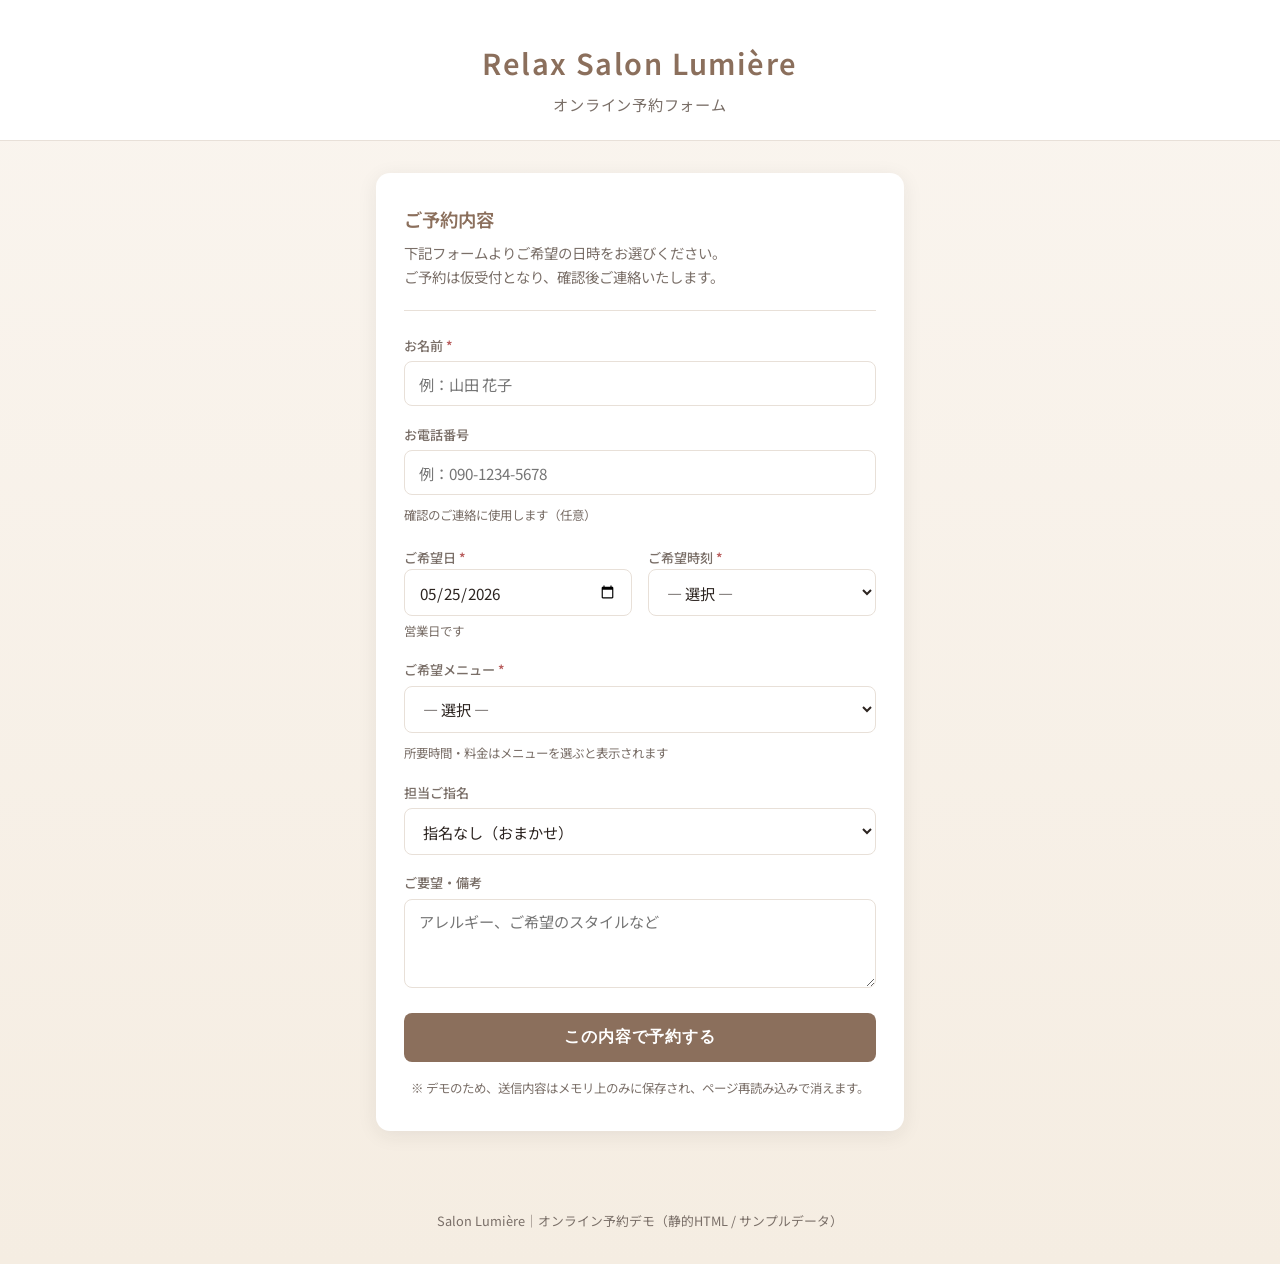
==== book.html @ c0e137a0 "Initial commit: salon reservation & dashboard demo - 経営ダッシュボード（指標14種、期間プリセット、セラピストフィルタ） - 予約管理画面（日/週" ====
<!DOCTYPE html>
<html lang="ja">
<head>
  <meta charset="UTF-8">
  <meta name="viewport" content="width=device-width, initial-scale=1.0">
  <meta name="robots" content="noindex, nofollow">
  <title>ご予約 | Salon Lumière デモ</title>
  <link rel="preconnect" href="https://fonts.googleapis.com">
  <link href="https://fonts.googleapis.com/css2?family=Noto+Sans+JP:wght@400;500;600&display=swap" rel="stylesheet">
  <link rel="stylesheet" href="css/style.css">
</head>
<body class="book-page">
  <header class="book-header">
    <h1><span id="salon-name">Salon</span></h1>
    <p class="book-sub">オンライン予約フォーム</p>
  </header>

  <main class="book-main">
    <div class="book-card" id="book-form-wrap">
      <h2>ご予約内容</h2>
      <p class="book-intro">下記フォームよりご希望の日時をお選びください。<br>ご予約は仮受付となり、確認後ご連絡いたします。</p>

      <form id="book-form" class="book-form" novalidate>
        <div class="form-row">
          <label for="b-name">お名前 <span class="required">*</span></label>
          <input type="text" id="b-name" placeholder="例：山田 花子" required>
        </div>

        <div class="form-row">
          <label for="b-phone">お電話番号</label>
          <input type="tel" id="b-phone" placeholder="例：090-1234-5678" pattern="[0-9\-]{10,15}">
          <small class="form-hint">確認のご連絡に使用します（任意）</small>
        </div>

        <div class="form-row two-col">
          <div>
            <label for="b-date">ご希望日 <span class="required">*</span></label>
            <input type="date" id="b-date" required>
            <small class="form-hint" id="b-date-hint">火曜定休</small>
          </div>
          <div>
            <label for="b-time">ご希望時刻 <span class="required">*</span></label>
            <select id="b-time" required>
              <option value="">— 選択 —</option>
            </select>
          </div>
        </div>

        <div class="form-row">
          <label for="b-menu">ご希望メニュー <span class="required">*</span></label>
          <select id="b-menu" required>
            <option value="">— 選択 —</option>
          </select>
          <small class="form-hint" id="b-menu-hint">所要時間・料金はメニューを選ぶと表示されます</small>
        </div>

        <div class="form-row">
          <label for="b-stylist">担当ご指名</label>
          <select id="b-stylist">
            <option value="">指名なし（おまかせ）</option>
          </select>
        </div>

        <div class="form-row">
          <label for="b-notes">ご要望・備考</label>
          <textarea id="b-notes" rows="3" placeholder="アレルギー、ご希望のスタイルなど"></textarea>
        </div>

        <div class="form-error" id="b-error" hidden></div>

        <div class="book-summary" id="b-summary" hidden>
          <h3>ご予約内容の確認</h3>
          <dl>
            <dt>日時</dt><dd id="b-sum-time"></dd>
            <dt>メニュー</dt><dd id="b-sum-menu"></dd>
            <dt>担当</dt><dd id="b-sum-stylist"></dd>
            <dt>料金</dt><dd id="b-sum-price"></dd>
          </dl>
        </div>

        <button type="submit" class="btn-primary book-submit">この内容で予約する</button>
        <p class="book-note">※ デモのため、送信内容はメモリ上のみに保存され、ページ再読み込みで消えます。</p>
      </form>
    </div>

    <div class="book-card book-success" id="book-success" hidden>
      <div class="success-icon">✓</div>
      <h2>ご予約ありがとうございました</h2>
      <p>ご予約内容を確認のうえ、担当者よりご連絡いたします。</p>
      <dl id="book-success-details" class="success-details"></dl>
      <button type="button" class="btn-secondary" id="book-again">別の予約を入れる</button>
    </div>
  </main>

  <footer>Salon Lumière｜オンライン予約デモ（静的HTML / サンプルデータ）</footer>

  <script src="js/data/settings.js"></script>
  <script src="js/data/menus.js"></script>
  <script src="js/data/stylists.js"></script>
  <script src="js/data/customers.js"></script>
  <script src="js/data/reservations.js"></script>
  <script src="js/utils.js"></script>
  <script src="js/book-page.js"></script>
</body>
</html>
---- css/style.css ----
:root {
  --bg: #faf8f6;
  --surface: #fff;
  --text: #2c2420;
  --muted: #7a6f68;
  --accent: #8b6f5c;
  --accent-light: #c4a882;
  --border: #e8e0d8;
  --up: #6b8f71;
  --down: #b85c5c;
  --pending: #9a9088;
  --shadow: 0 2px 12px rgba(44, 36, 32, 0.06);
}

* {
  box-sizing: border-box;
  margin: 0;
  padding: 0;
}

body {
  font-family: 'Noto Sans JP', system-ui, sans-serif;
  background: var(--bg);
  color: var(--text);
  line-height: 1.6;
  min-height: 100vh;
}

a {
  color: var(--accent);
  text-decoration: none;
}

a:hover {
  text-decoration: underline;
}

/* Header */
.site-header {
  background: var(--surface);
  border-bottom: 1px solid var(--border);
  padding: 1rem 1.5rem;
  display: flex;
  flex-wrap: wrap;
  align-items: center;
  justify-content: space-between;
  gap: 1rem;
  position: sticky;
  top: 0;
  z-index: 100;
  box-shadow: var(--shadow);
}

.site-header h1 {
  font-size: 1.25rem;
  font-weight: 600;
  color: var(--accent);
}

.site-header .demo-badge {
  font-size: 0.7rem;
  background: var(--accent-light);
  color: var(--text);
  padding: 0.15rem 0.5rem;
  border-radius: 4px;
  margin-left: 0.5rem;
  vertical-align: middle;
}

.nav-links {
  display: flex;
  gap: 1.25rem;
  font-size: 0.95rem;
}

.nav-links a.active {
  font-weight: 600;
  color: var(--accent);
  border-bottom: 2px solid var(--accent);
  padding-bottom: 2px;
}

.nav-links a.nav-external {
  color: var(--muted);
  font-size: 0.88rem;
}

.nav-links a.nav-external:hover {
  color: var(--accent);
  text-decoration: none;
}

/* Layout */
.container {
  max-width: 1280px;
  margin: 0 auto;
  padding: 1.5rem;
}

.toolbar {
  display: flex;
  flex-wrap: wrap;
  align-items: center;
  gap: 1rem;
  margin-bottom: 1.5rem;
}

.toolbar label {
  font-size: 0.9rem;
  color: var(--muted);
}

.toolbar select {
  padding: 0.4rem 0.75rem;
  border: 1px solid var(--border);
  border-radius: 6px;
  font-size: 0.95rem;
  background: var(--surface);
}

.period-hint {
  font-size: 0.85rem;
  color: var(--muted);
}

.filter-badge {
  display: inline-block;
  padding: 0.25rem 0.65rem;
  background: var(--accent);
  color: #fff;
  border-radius: 999px;
  font-size: 0.8rem;
  font-weight: 500;
}

/* Sections */
section {
  margin-bottom: 2.5rem;
}

section h2 {
  font-size: 1.1rem;
  font-weight: 600;
  margin-bottom: 1rem;
  padding-bottom: 0.35rem;
  border-bottom: 2px solid var(--accent-light);
  color: var(--accent);
}

.metric-grid {
  display: grid;
  grid-template-columns: repeat(auto-fill, minmax(200px, 1fr));
  gap: 1rem;
  margin-bottom: 1rem;
}

.card {
  background: var(--surface);
  border-radius: 10px;
  padding: 1.25rem;
  box-shadow: var(--shadow);
  border: 1px solid var(--border);
}

.card.small {
  opacity: 0.85;
}

.card .label {
  font-size: 0.8rem;
  color: var(--muted);
  margin-bottom: 0.35rem;
}

.card .value {
  font-size: 1.5rem;
  font-weight: 600;
}

.card .sub {
  font-size: 0.8rem;
  color: var(--muted);
  margin-top: 0.25rem;
}

.mom {
  font-size: 0.9rem;
  margin-top: 0.35rem;
}

.mom.up {
  color: var(--up);
}

.mom.down {
  color: var(--down);
}

.mom.neutral {
  color: var(--muted);
}

.pending {
  color: var(--pending);
  font-size: 0.9em;
}

.chart-row {
  display: grid;
  grid-template-columns: repeat(auto-fit, minmax(320px, 1fr));
  gap: 1.25rem;
}

.chart-box {
  background: var(--surface);
  border-radius: 10px;
  padding: 1.25rem;
  box-shadow: var(--shadow);
  border: 1px solid var(--border);
}

.chart-box h3 {
  font-size: 0.9rem;
  color: var(--muted);
  margin-bottom: 1rem;
  font-weight: 500;
}

.chart-box canvas {
  max-height: 280px;
}

.chart-box.wide {
  grid-column: 1 / -1;
}

/* Table */
.data-table {
  width: 100%;
  border-collapse: collapse;
  font-size: 0.9rem;
  background: var(--surface);
  border-radius: 10px;
  overflow: hidden;
  box-shadow: var(--shadow);
}

.data-table th,
.data-table td {
  padding: 0.65rem 1rem;
  text-align: left;
  border-bottom: 1px solid var(--border);
}

.data-table th {
  background: #f5f0eb;
  font-weight: 600;
  font-size: 0.8rem;
  color: var(--muted);
}

.data-table tr:hover td {
  background: #fdfbf9;
}

.data-table .empty {
  text-align: center;
  color: var(--muted);
  padding: 1.5rem;
}

.table-wrap {
  overflow-x: auto;
  border-radius: 10px;
}

.badge {
  display: inline-block;
  padding: 0.15rem 0.5rem;
  border-radius: 4px;
  font-size: 0.75rem;
}

.badge-済 {
  background: #e8f0e9;
  color: var(--up);
}

.badge-キャンセル {
  background: #f5ebe8;
  color: var(--down);
}

.badge-無断 {
  background: #f0e8e8;
  color: #8b4545;
}

.badge-予定 {
  background: #e6eef5;
  color: #2c5478;
}

/* Comparison table */
.comparison-table th.num,
.comparison-table td.num {
  text-align: right;
  font-variant-numeric: tabular-nums;
}

.comparison-table tr.row-total td {
  background: #f5f0eb;
  font-weight: 600;
}

.comparison-table tr.row-highlight td {
  background: #fbf3ec;
}

.comparison-table tbody tr td:first-child {
  font-weight: 500;
}

.filters {
  display: flex;
  flex-wrap: wrap;
  gap: 1rem;
  margin-bottom: 1rem;
  align-items: flex-end;
}

.filters .field {
  display: flex;
  flex-direction: column;
  gap: 0.25rem;
}

.filters label {
  font-size: 0.8rem;
  color: var(--muted);
}

/* Day toolbar / view toggle */
.day-toolbar {
  display: flex;
  align-items: center;
  gap: 0.65rem;
  margin-bottom: 1rem;
  flex-wrap: wrap;
}

.day-toolbar button {
  padding: 0.4rem 0.85rem;
  border: 1px solid var(--border);
  background: var(--surface);
  border-radius: 6px;
  cursor: pointer;
  font-family: inherit;
  font-size: 0.9rem;
  color: var(--text);
  transition: background 0.15s;
}

.day-toolbar button:hover {
  background: #f5f0eb;
}

.day-toolbar input[type='date'] {
  padding: 0.4rem 0.75rem;
  border: 1px solid var(--border);
  border-radius: 6px;
  font-family: inherit;
  font-size: 0.9rem;
  background: var(--surface);
}

.day-label {
  font-weight: 600;
  font-size: 1rem;
  margin-left: 0.25rem;
}

.spacer {
  flex: 1 1 auto;
}

.view-toggle {
  display: inline-flex;
  border: 1px solid var(--border);
  border-radius: 6px;
  overflow: hidden;
}

.view-toggle button {
  border: none;
  border-radius: 0;
  padding: 0.4rem 0.95rem;
  background: var(--surface);
}

.view-toggle button.active {
  background: var(--accent);
  color: #fff;
}

.view-toggle button:hover:not(.active) {
  background: #f5f0eb;
}

/* Timegrid */
.timegrid-view {
  width: 100%;
}

.timegrid {
  display: grid;
  grid-template-columns: 72px repeat(3, 1fr);
  background: var(--surface);
  border: 1px solid var(--border);
  border-radius: 10px;
  overflow: hidden;
  box-shadow: var(--shadow);
  position: relative;
}

.tg-corner,
.tg-head {
  background: #f5f0eb;
  border-bottom: 1px solid var(--border);
  border-right: 1px solid var(--border);
}

.tg-head {
  text-align: center;
  padding: 0.5rem 0.25rem;
  display: flex;
  flex-direction: column;
  justify-content: center;
}

.tg-head strong {
  font-size: 0.9rem;
}

.tg-head span {
  font-weight: 400;
  font-size: 0.72rem;
  color: var(--muted);
}

.tg-time {
  font-size: 0.78rem;
  color: var(--muted);
  text-align: right;
  padding: 0.1rem 0.5rem 0 0;
  border-right: 1px solid var(--border);
  border-bottom: 1px dashed #f0e8e0;
}

.tg-time-hour {
  border-bottom: 1px solid var(--border);
  color: var(--text);
  font-weight: 500;
}

.tg-cell {
  border-right: 1px solid var(--border);
  border-bottom: 1px dashed #f0e8e0;
  cursor: pointer;
  transition: background 0.1s;
}

.tg-cell:hover {
  background: #fdfbf9;
}

.tg-cell-flash {
  animation: cellFlash 0.4s ease;
}

@keyframes cellFlash {
  0% { background: rgba(196, 168, 130, 0.4); }
  100% { background: transparent; }
}

.tg-block {
  background: linear-gradient(135deg, #d4b896 0%, #c4a882 100%);
  color: var(--text);
  border-radius: 6px;
  padding: 0.35rem 0.5rem;
  margin: 2px 4px;
  font-size: 0.78rem;
  overflow: hidden;
  box-shadow: 0 1px 3px rgba(44, 36, 32, 0.12);
  cursor: pointer;
  z-index: 1;
  display: flex;
  flex-direction: column;
  gap: 0.1rem;
  line-height: 1.25;
}

.tg-block.nominated {
  border-left: 3px solid var(--accent);
  padding-left: calc(0.5rem - 3px);
}

.tg-block.status-キャンセル {
  background: #f0e8e2;
  color: var(--muted);
  text-decoration: line-through;
  opacity: 0.7;
}

.tg-block.status-無断 {
  background: #f5dede;
  color: #8b4545;
  border: 1px solid #c89090;
}

.tg-block-time {
  font-size: 0.7rem;
  color: rgba(0, 0, 0, 0.55);
}

.tg-block-customer {
  font-weight: 600;
  font-size: 0.82rem;
  overflow: hidden;
  text-overflow: ellipsis;
  white-space: nowrap;
}

.tg-block-menu {
  font-size: 0.7rem;
  color: rgba(0, 0, 0, 0.55);
  overflow: hidden;
  text-overflow: ellipsis;
  white-space: nowrap;
}

.tg-pin {
  display: inline-block;
  background: var(--accent);
  color: #fff;
  padding: 0 0.35rem;
  border-radius: 999px;
  font-size: 0.65rem;
}

.tg-closed {
  display: flex;
  align-items: center;
  justify-content: center;
  font-size: 1.4rem;
  color: var(--muted);
  font-weight: 500;
  background: repeating-linear-gradient(
    45deg,
    #fafafa 0,
    #fafafa 12px,
    #f0eae3 12px,
    #f0eae3 24px
  );
  z-index: 1;
}

/* ===== 週ビュー ===== */
.week-grid {
  display: grid;
  grid-template-columns: repeat(7, minmax(0, 1fr));
  gap: 0.5rem;
}

.week-day {
  background: var(--surface);
  border: 1px solid var(--border);
  border-radius: 8px;
  overflow: hidden;
  display: flex;
  flex-direction: column;
  min-height: 320px;
}

.week-day-header {
  background: #f5f0eb;
  border: none;
  border-bottom: 1px solid var(--border);
  padding: 0.6rem 0.5rem;
  display: flex;
  justify-content: space-between;
  align-items: center;
  cursor: pointer;
  font-family: inherit;
  color: var(--text);
  transition: background 0.15s;
}

.week-day-header:hover {
  background: #ebe2d7;
}

.week-day-header .wd-date {
  font-weight: 600;
  font-size: 0.95rem;
}

.week-day-header .wd-dow {
  font-size: 0.82rem;
  color: var(--muted);
}

.week-day.saturday .wd-dow {
  color: #4a7a9c;
}

.week-day.sunday .wd-dow {
  color: var(--down);
}

.week-day.today .week-day-header {
  background: var(--accent);
  color: #fff;
}

.week-day.today .wd-dow {
  color: rgba(255, 255, 255, 0.85);
}

.week-day.closed {
  opacity: 0.6;
  background: repeating-linear-gradient(
    45deg,
    #fafafa 0,
    #fafafa 8px,
    #f0eae3 8px,
    #f0eae3 16px
  );
}

.week-day-body {
  padding: 0.5rem;
  display: flex;
  flex-direction: column;
  gap: 0.35rem;
  flex: 1;
  overflow-y: auto;
  max-height: 480px;
}

.week-empty,
.week-closed {
  text-align: center;
  color: var(--muted);
  font-size: 0.82rem;
  padding: 1rem 0;
}

.week-event {
  background: #fbf5ed;
  border-left: 4px solid var(--accent);
  border-radius: 4px;
  padding: 0.4rem 0.55rem;
  font-size: 0.78rem;
  cursor: pointer;
  transition: background 0.1s, transform 0.05s;
  line-height: 1.3;
}

.week-event:hover {
  background: #f3e9d9;
  transform: translateY(-1px);
}

.week-event.stylist-0 { border-left-color: #8b6f5c; }
.week-event.stylist-1 { border-left-color: #6b8f71; }
.week-event.stylist-2 { border-left-color: #7a9eb8; }

.week-event.status-キャンセル {
  opacity: 0.5;
  text-decoration: line-through;
}

.week-event.status-無断 {
  background: #fbe9e6;
  border-left-color: var(--down) !important;
}

.week-event.status-予定 {
  background: #e6eef5;
  border-left-style: dashed;
}

.week-event .we-time {
  font-weight: 600;
  color: var(--text);
  font-size: 0.78rem;
}

.week-event .we-customer {
  font-size: 0.78rem;
  margin-top: 0.1rem;
  white-space: nowrap;
  overflow: hidden;
  text-overflow: ellipsis;
}

.week-event .we-menu {
  font-size: 0.7rem;
  color: var(--muted);
  white-space: nowrap;
  overflow: hidden;
  text-overflow: ellipsis;
}

.we-pin {
  display: inline-block;
  background: var(--accent);
  color: #fff;
  padding: 0 0.25rem;
  border-radius: 2px;
  font-size: 0.62rem;
  font-weight: 500;
}

.legend-dot {
  display: inline-block;
  width: 10px;
  height: 10px;
  border-radius: 2px;
  vertical-align: middle;
  margin: 0 0.2rem 0 0.6rem;
}
.legend-dot.stylist-0 { background: #8b6f5c; }
.legend-dot.stylist-1 { background: #6b8f71; }
.legend-dot.stylist-2 { background: #7a9eb8; }

/* ===== 月ビュー ===== */
.month-grid {
  display: grid;
  grid-template-columns: repeat(7, 1fr);
  gap: 1px;
  background: var(--border);
  border: 1px solid var(--border);
  border-radius: 10px;
  overflow: hidden;
}

.month-head {
  background: #f5f0eb;
  text-align: center;
  padding: 0.6rem;
  font-size: 0.85rem;
  font-weight: 600;
  color: var(--muted);
}

.month-head.saturday { color: #4a7a9c; }
.month-head.sunday { color: var(--down); }

.month-cell {
  background: var(--surface);
  border: none;
  padding: 0.5rem 0.6rem;
  text-align: left;
  min-height: 90px;
  display: flex;
  flex-direction: column;
  gap: 0.25rem;
  cursor: pointer;
  font-family: inherit;
  transition: background 0.15s;
}

.month-cell:hover {
  background: #fdfbf9;
}

.month-cell.other-month {
  background: #fafafa;
  color: #cbb;
}

.month-cell.closed {
  background: repeating-linear-gradient(
    45deg,
    #fafafa 0,
    #fafafa 8px,
    #f3eae0 8px,
    #f3eae0 16px
  );
}

.month-cell.today {
  background: #fbf3ec;
  border: 2px solid var(--accent);
  padding: calc(0.5rem - 2px) calc(0.6rem - 2px);
}

.month-cell .mc-date {
  font-weight: 600;
  font-size: 0.95rem;
  color: var(--text);
}

.month-cell.other-month .mc-date {
  color: #c5b8ad;
  font-weight: 400;
}

.month-cell.saturday .mc-date { color: #4a7a9c; }
.month-cell.sunday .mc-date { color: var(--down); }

.month-cell .mc-count {
  font-size: 0.78rem;
  color: var(--text);
}

.month-cell .mc-sales {
  font-size: 0.78rem;
  color: var(--up);
  font-weight: 500;
}

.month-cell .mc-plans {
  font-size: 0.72rem;
  color: #2c5478;
}

.month-cell .mc-cancels {
  font-size: 0.72rem;
  color: var(--muted);
}

.month-cell .mc-closed {
  font-size: 0.72rem;
  color: var(--muted);
}

.month-cell .mc-count-muted {
  font-size: 0.72rem;
  color: var(--muted);
}

@media (max-width: 900px) {
  .week-day {
    min-height: 240px;
  }
  .week-day-body {
    max-height: 320px;
  }
  .month-cell {
    min-height: 70px;
    padding: 0.4rem 0.45rem;
  }
  .month-cell .mc-sales,
  .month-cell .mc-plans,
  .month-cell .mc-cancels {
    display: none;
  }
}

/* 予定（モーダルで追加した予約） */
.tg-block.status-予定 {
  background: linear-gradient(135deg, #aac4d4 0%, #7a9eb8 100%);
  color: #1d3346;
  border: 1px dashed #5a83a0;
}

.tg-block.status-予定 .tg-block-time,
.tg-block.status-予定 .tg-block-menu {
  color: rgba(0, 0, 0, 0.55);
}

/* Modal */
[hidden] {
  display: none !important;
}

.modal {
  position: fixed;
  inset: 0;
  z-index: 1000;
  display: flex;
  align-items: center;
  justify-content: center;
}

.modal-backdrop {
  position: absolute;
  inset: 0;
  background: rgba(44, 36, 32, 0.45);
  backdrop-filter: blur(2px);
}

.modal-card {
  position: relative;
  background: var(--surface);
  border-radius: 12px;
  box-shadow: 0 12px 40px rgba(44, 36, 32, 0.25);
  width: min(480px, 92vw);
  max-height: 92vh;
  overflow: auto;
  z-index: 1;
  animation: modalIn 0.18s ease;
}

@keyframes modalIn {
  from { opacity: 0; transform: translateY(8px) scale(0.98); }
  to { opacity: 1; transform: translateY(0) scale(1); }
}

.modal-head {
  display: flex;
  align-items: center;
  justify-content: space-between;
  padding: 1rem 1.25rem;
  border-bottom: 1px solid var(--border);
}

.modal-head h3 {
  font-size: 1.05rem;
  font-weight: 600;
  color: var(--accent);
}

.modal-close {
  border: none;
  background: transparent;
  font-size: 1.4rem;
  cursor: pointer;
  color: var(--muted);
  line-height: 1;
  padding: 0 0.25rem;
}

.modal-close:hover {
  color: var(--text);
}

.modal-body {
  padding: 1.25rem;
  display: flex;
  flex-direction: column;
  gap: 1rem;
}

.form-row {
  display: flex;
  flex-direction: column;
  gap: 0.35rem;
}

.form-row.two-col {
  display: grid;
  grid-template-columns: 1fr 1fr;
  gap: 1rem;
}

.form-row label {
  font-size: 0.82rem;
  color: var(--muted);
  font-weight: 500;
}

.form-row select {
  padding: 0.55rem 0.75rem;
  border: 1px solid var(--border);
  border-radius: 6px;
  font-family: inherit;
  font-size: 0.95rem;
  background: var(--surface);
  color: var(--text);
}

.form-row select:focus {
  outline: none;
  border-color: var(--accent);
  box-shadow: 0 0 0 3px rgba(139, 111, 92, 0.15);
}

.form-static {
  padding: 0.55rem 0.75rem;
  background: #f9f5f1;
  border: 1px solid var(--border);
  border-radius: 6px;
  font-size: 0.95rem;
}

.checkbox-label {
  display: flex !important;
  flex-direction: row !important;
  align-items: center;
  gap: 0.5rem;
  color: var(--text) !important;
  font-size: 0.95rem !important;
  font-weight: 400 !important;
  padding: 0.55rem 0.75rem;
  border: 1px solid var(--border);
  border-radius: 6px;
  cursor: pointer;
  background: var(--surface);
}

.checkbox-label input[type='checkbox'] {
  accent-color: var(--accent);
}

.form-error {
  background: #fbeae6;
  color: #8b4545;
  padding: 0.65rem 0.85rem;
  border-radius: 6px;
  font-size: 0.85rem;
  border: 1px solid #e9bfb6;
}

.modal-actions {
  display: flex;
  justify-content: flex-end;
  gap: 0.65rem;
  padding-top: 0.5rem;
  border-top: 1px solid var(--border);
}

.modal-actions button {
  padding: 0.5rem 1.25rem;
  border: 1px solid var(--border);
  background: var(--surface);
  border-radius: 6px;
  cursor: pointer;
  font-family: inherit;
  font-size: 0.9rem;
}

.modal-actions button:hover {
  background: #f5f0eb;
}

.btn-primary {
  background: var(--accent) !important;
  color: #fff !important;
  border-color: var(--accent) !important;
}

.btn-primary:hover {
  background: #7a614f !important;
}

.btn-danger {
  background: var(--down) !important;
  color: #fff !important;
  border-color: var(--down) !important;
}

.btn-danger:hover {
  background: #9c4a4a !important;
}

/* 予約詳細リスト */
.detail-list {
  display: grid;
  grid-template-columns: 90px 1fr;
  row-gap: 0.65rem;
  column-gap: 1rem;
  margin: 0 0 1.25rem 0;
}

.detail-list dt {
  color: var(--muted);
  font-size: 0.85rem;
  padding-top: 0.1rem;
}

.detail-list dd {
  margin: 0;
  font-size: 0.95rem;
}

/* =========================================
   顧客向け予約フォーム（book.html）
   ========================================= */
.book-page {
  background: linear-gradient(180deg, #faf5ef 0%, #f5ede2 100%);
  min-height: 100vh;
}

.book-header {
  text-align: center;
  padding: 2.5rem 1rem 1.5rem;
  background: var(--surface);
  border-bottom: 1px solid var(--border);
}

.book-header h1 {
  font-size: 1.8rem;
  font-weight: 600;
  color: var(--accent);
  letter-spacing: 0.05em;
}

.book-sub {
  margin-top: 0.35rem;
  color: var(--muted);
  font-size: 0.95rem;
  letter-spacing: 0.05em;
}

.book-main {
  max-width: 560px;
  margin: 0 auto;
  padding: 2rem 1rem 3rem;
}

.book-card {
  background: var(--surface);
  border-radius: 14px;
  padding: 2rem 1.75rem;
  box-shadow: 0 4px 20px rgba(44, 36, 32, 0.08);
}

.book-card h2 {
  font-size: 1.15rem;
  font-weight: 600;
  color: var(--accent);
  margin-bottom: 0.4rem;
}

.book-intro {
  color: var(--muted);
  font-size: 0.9rem;
  line-height: 1.7;
  margin-bottom: 1.5rem;
  padding-bottom: 1.25rem;
  border-bottom: 1px solid var(--border);
}

.book-form {
  display: flex;
  flex-direction: column;
  gap: 1.1rem;
}

.book-form input[type='text'],
.book-form input[type='tel'],
.book-form input[type='date'],
.book-form select,
.book-form textarea {
  padding: 0.65rem 0.85rem;
  border: 1px solid var(--border);
  border-radius: 8px;
  font-family: inherit;
  font-size: 0.95rem;
  background: var(--surface);
  color: var(--text);
  width: 100%;
}

.book-form input:focus,
.book-form select:focus,
.book-form textarea:focus {
  outline: none;
  border-color: var(--accent);
  box-shadow: 0 0 0 3px rgba(139, 111, 92, 0.15);
}

.book-form textarea {
  resize: vertical;
  min-height: 5rem;
  font-family: inherit;
}

.required {
  color: var(--down);
  font-weight: 600;
}

.form-hint {
  display: block;
  margin-top: 0.35rem;
  font-size: 0.78rem;
  color: var(--muted);
}

.form-hint-warn {
  color: var(--down);
  font-weight: 500;
}

.book-summary {
  background: #f9f5f0;
  border-radius: 8px;
  padding: 1rem 1.25rem;
  border: 1px dashed var(--accent-light);
}

.book-summary h3 {
  font-size: 0.85rem;
  color: var(--accent);
  font-weight: 600;
  margin-bottom: 0.65rem;
}

.book-summary dl {
  display: grid;
  grid-template-columns: 70px 1fr;
  row-gap: 0.4rem;
  column-gap: 0.75rem;
  margin: 0;
}

.book-summary dt {
  color: var(--muted);
  font-size: 0.8rem;
}

.book-summary dd {
  margin: 0;
  font-size: 0.9rem;
}

.book-submit {
  padding: 0.85rem;
  font-size: 1rem;
  font-weight: 600;
  border-radius: 8px;
  border: none;
  cursor: pointer;
  margin-top: 0.5rem;
  letter-spacing: 0.05em;
}

.book-note {
  text-align: center;
  color: var(--muted);
  font-size: 0.78rem;
}

.btn-secondary {
  padding: 0.65rem 1.5rem;
  border: 1px solid var(--accent);
  background: transparent;
  color: var(--accent);
  border-radius: 8px;
  cursor: pointer;
  font-family: inherit;
  font-size: 0.95rem;
  font-weight: 500;
}

.btn-secondary:hover {
  background: #fbf5ed;
}

.book-success {
  text-align: center;
  padding: 2.5rem 1.75rem;
}

.success-icon {
  width: 64px;
  height: 64px;
  margin: 0 auto 1rem;
  background: var(--up);
  color: #fff;
  border-radius: 50%;
  font-size: 2rem;
  font-weight: 600;
  display: flex;
  align-items: center;
  justify-content: center;
}

.book-success h2 {
  font-size: 1.3rem;
  margin-bottom: 0.5rem;
  color: var(--text);
}

.book-success > p {
  color: var(--muted);
  margin-bottom: 1.5rem;
}

.success-details {
  display: grid;
  grid-template-columns: 75px 1fr;
  row-gap: 0.6rem;
  column-gap: 1rem;
  background: #f9f5f0;
  border-radius: 8px;
  padding: 1.25rem;
  text-align: left;
  margin-bottom: 1.5rem;
}

.success-details dt {
  color: var(--muted);
  font-size: 0.82rem;
}

.success-details dd {
  margin: 0;
  font-size: 0.95rem;
}

footer {
  text-align: center;
  padding: 2rem;
  font-size: 0.8rem;
  color: var(--muted);
}

@media (max-width: 640px) {
  .card .value {
    font-size: 1.25rem;
  }
  .site-header {
    flex-direction: column;
    align-items: flex-start;
  }
}
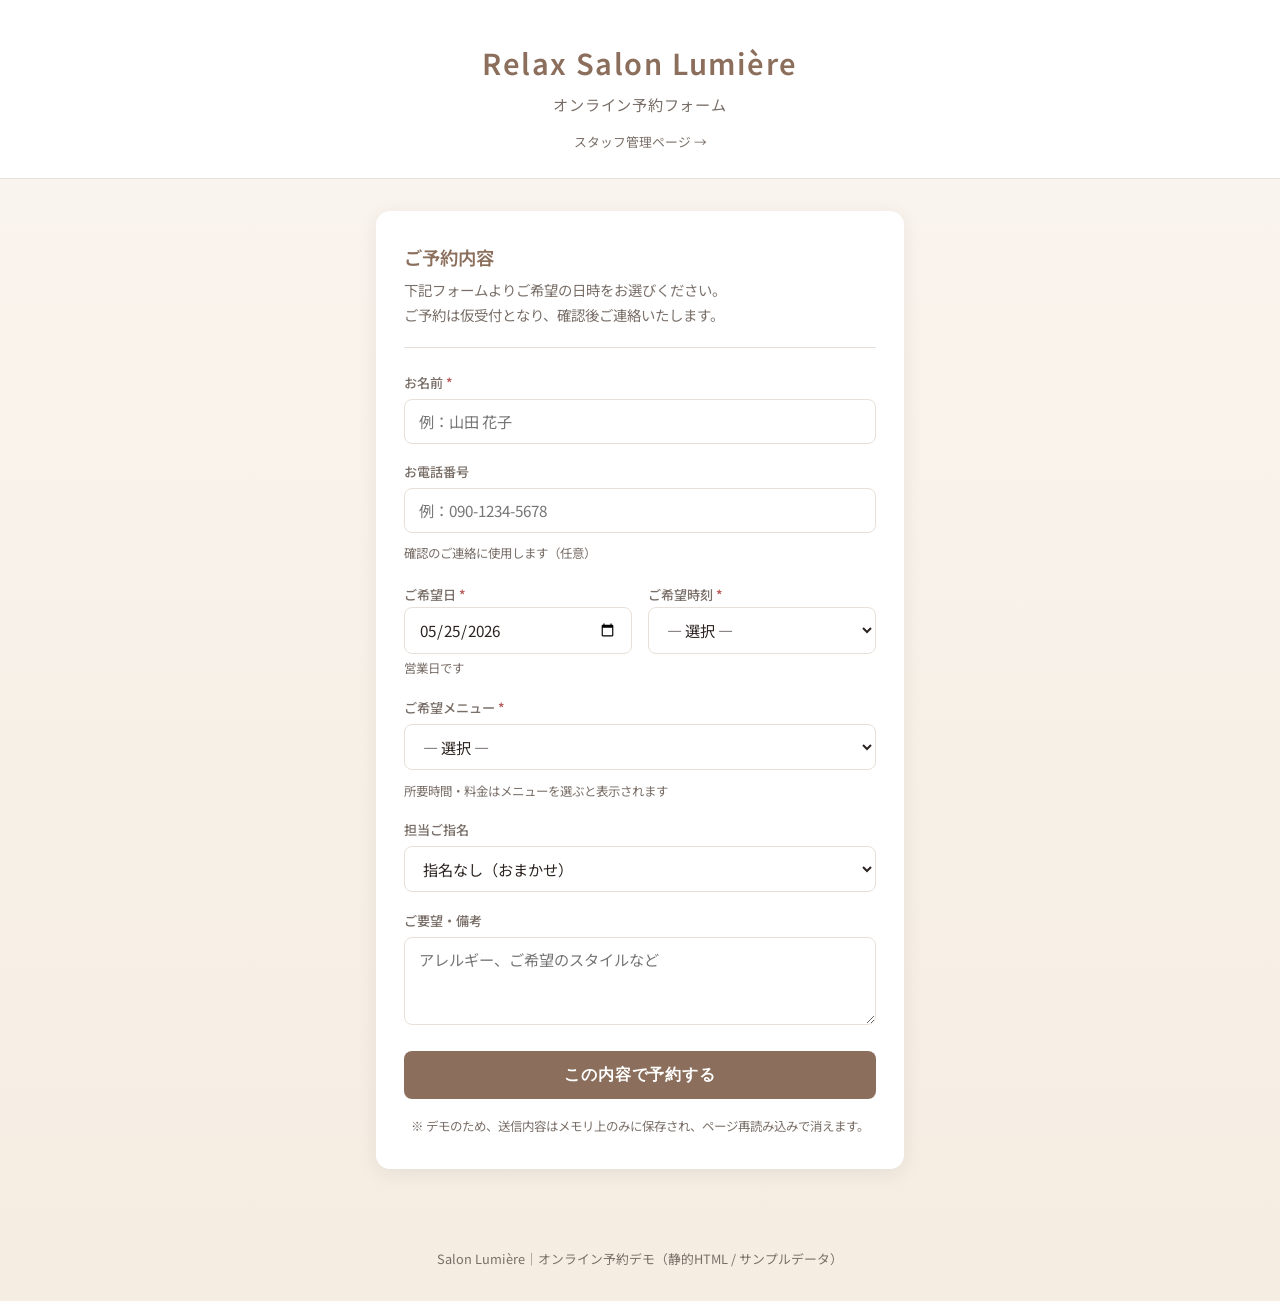
==== commit a467d683: "feat: add toast notifications, CSV export, M8 urgency colors, mobile fixes - Toast notifications for" ====
--- a/book.html
+++ b/book.html
@@ -13,6 +13,9 @@
   <header class="book-header">
     <h1><span id="salon-name">Salon</span></h1>
     <p class="book-sub">オンライン予約フォーム</p>
+    <nav class="book-staff-nav">
+      <a href="index.html">スタッフ管理ページ →</a>
+    </nav>
   </header>
 
   <main class="book-main">
--- a/css/style.css
+++ b/css/style.css
@@ -1311,6 +1311,127 @@
   color: var(--muted);
 }
 
+/* =========================================
+   Toast notifications
+   ========================================= */
+.toast-container {
+  position: fixed;
+  bottom: 1.5rem;
+  right: 1.5rem;
+  z-index: 2000;
+  display: flex;
+  flex-direction: column;
+  gap: 0.5rem;
+  pointer-events: none;
+}
+
+.toast {
+  background: var(--text);
+  color: #fff;
+  padding: 0.7rem 1.1rem;
+  border-radius: 8px;
+  font-size: 0.88rem;
+  box-shadow: 0 4px 14px rgba(44, 36, 32, 0.22);
+  opacity: 0;
+  transform: translateY(6px);
+  transition: opacity 0.2s, transform 0.2s;
+  max-width: 300px;
+}
+
+.toast.show {
+  opacity: 1;
+  transform: translateY(0);
+}
+
+.toast.success {
+  background: var(--up);
+}
+
+.toast.error {
+  background: var(--down);
+}
+
+/* =========================================
+   M8 churn alert urgency indicators
+   ========================================= */
+#m8-table tr td.m8-urgent {
+  color: var(--down);
+  font-weight: 600;
+}
+
+#m8-table tr td.m8-warn {
+  color: #b87d2a;
+  font-weight: 500;
+}
+
+/* =========================================
+   CSV export button
+   ========================================= */
+.btn-export {
+  padding: 0.4rem 0.9rem;
+  background: var(--surface);
+  border: 1px solid var(--accent-light);
+  border-radius: 6px;
+  cursor: pointer;
+  font-family: inherit;
+  font-size: 0.85rem;
+  color: var(--accent);
+  transition: background 0.15s;
+  align-self: flex-end;
+}
+
+.btn-export:hover {
+  background: #fbf5ed;
+}
+
+/* =========================================
+   book.html staff navigation link
+   ========================================= */
+.book-staff-nav {
+  margin-top: 0.75rem;
+}
+
+.book-staff-nav a {
+  font-size: 0.8rem;
+  color: var(--muted);
+}
+
+.book-staff-nav a:hover {
+  color: var(--accent);
+}
+
+/* =========================================
+   Mobile: week view horizontal scroll
+   ========================================= */
+@media (max-width: 768px) {
+  .week-grid {
+    display: flex;
+    overflow-x: auto;
+    gap: 0.5rem;
+    padding-bottom: 0.5rem;
+    scroll-snap-type: x mandatory;
+  }
+
+  .week-day {
+    flex: 0 0 calc(50% - 0.25rem);
+    scroll-snap-align: start;
+    min-height: 200px;
+  }
+
+  .month-grid {
+    font-size: 0.78rem;
+  }
+
+  .month-cell {
+    min-height: 56px;
+    padding: 0.3rem 0.35rem;
+  }
+
+  .day-toolbar {
+    gap: 0.4rem;
+  }
+}
+
 @media (max-width: 640px) {
   .card .value {
     font-size: 1.25rem;
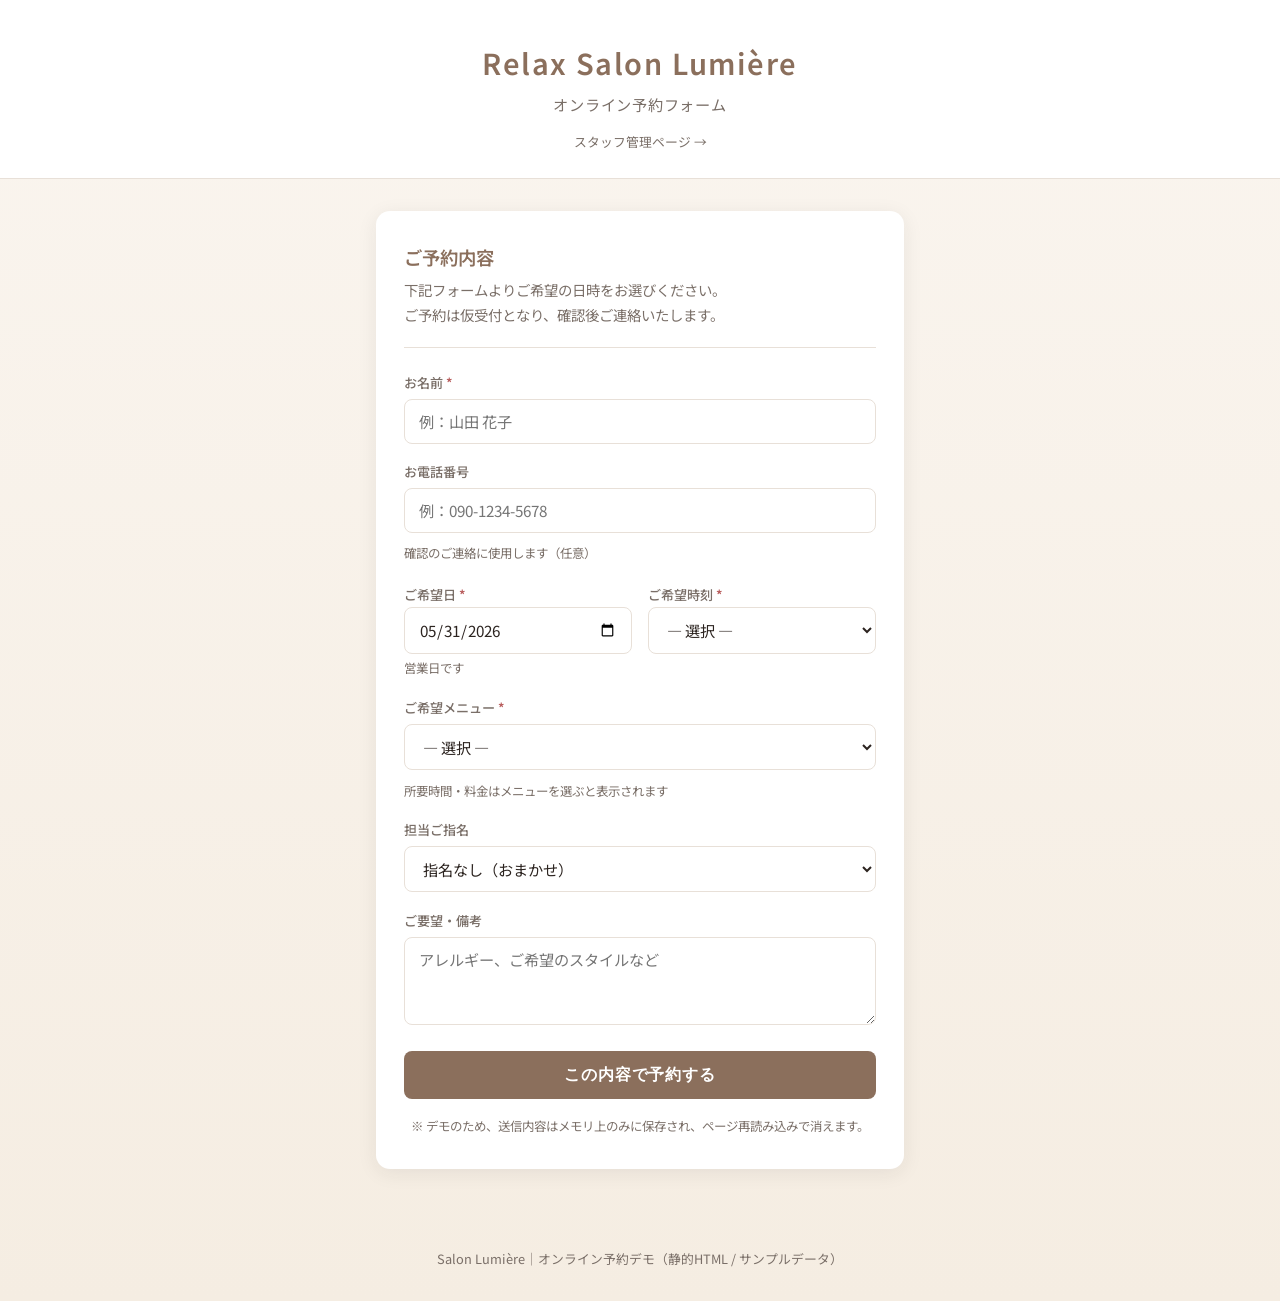
==== commit f8b4d66c: "feat: fix book-page dates, improve accessibility, add data range indicator - book-page.js: defaultDa" ====
--- a/book.html
+++ b/book.html
@@ -4,6 +4,7 @@
   <meta charset="UTF-8">
   <meta name="viewport" content="width=device-width, initial-scale=1.0">
   <meta name="robots" content="noindex, nofollow">
+  <meta name="theme-color" content="#8b6f5c">
   <title>ご予約 | Salon Lumière デモ</title>
   <link rel="preconnect" href="https://fonts.googleapis.com">
   <link href="https://fonts.googleapis.com/css2?family=Noto+Sans+JP:wght@400;500;600&display=swap" rel="stylesheet">
@@ -39,7 +40,7 @@
           <div>
             <label for="b-date">ご希望日 <span class="required">*</span></label>
             <input type="date" id="b-date" required>
-            <small class="form-hint" id="b-date-hint">火曜定休</small>
+            <small class="form-hint" id="b-date-hint">定休日</small>
           </div>
           <div>
             <label for="b-time">ご希望時刻 <span class="required">*</span></label>
--- a/css/style.css
+++ b/css/style.css
@@ -18,12 +18,22 @@
   padding: 0;
 }
 
+html {
+  scroll-behavior: smooth;
+}
+
 body {
   font-family: 'Noto Sans JP', system-ui, sans-serif;
   background: var(--bg);
   color: var(--text);
   line-height: 1.6;
   min-height: 100vh;
+}
+
+:focus-visible {
+  outline: 2px solid var(--accent);
+  outline-offset: 2px;
+  border-radius: 4px;
 }
 
 a {
@@ -160,6 +170,12 @@
   padding: 1.25rem;
   box-shadow: var(--shadow);
   border: 1px solid var(--border);
+  transition: box-shadow 0.15s, transform 0.15s;
+}
+
+.card:hover {
+  box-shadow: 0 4px 20px rgba(44, 36, 32, 0.1);
+  transform: translateY(-1px);
 }
 
 .card.small {
@@ -414,7 +430,7 @@
 
 .timegrid {
   display: grid;
-  grid-template-columns: 72px repeat(3, 1fr);
+  grid-template-columns: 72px repeat(var(--stylist-count, 3), 1fr);
   background: var(--surface);
   border: 1px solid var(--border);
   border-radius: 10px;
